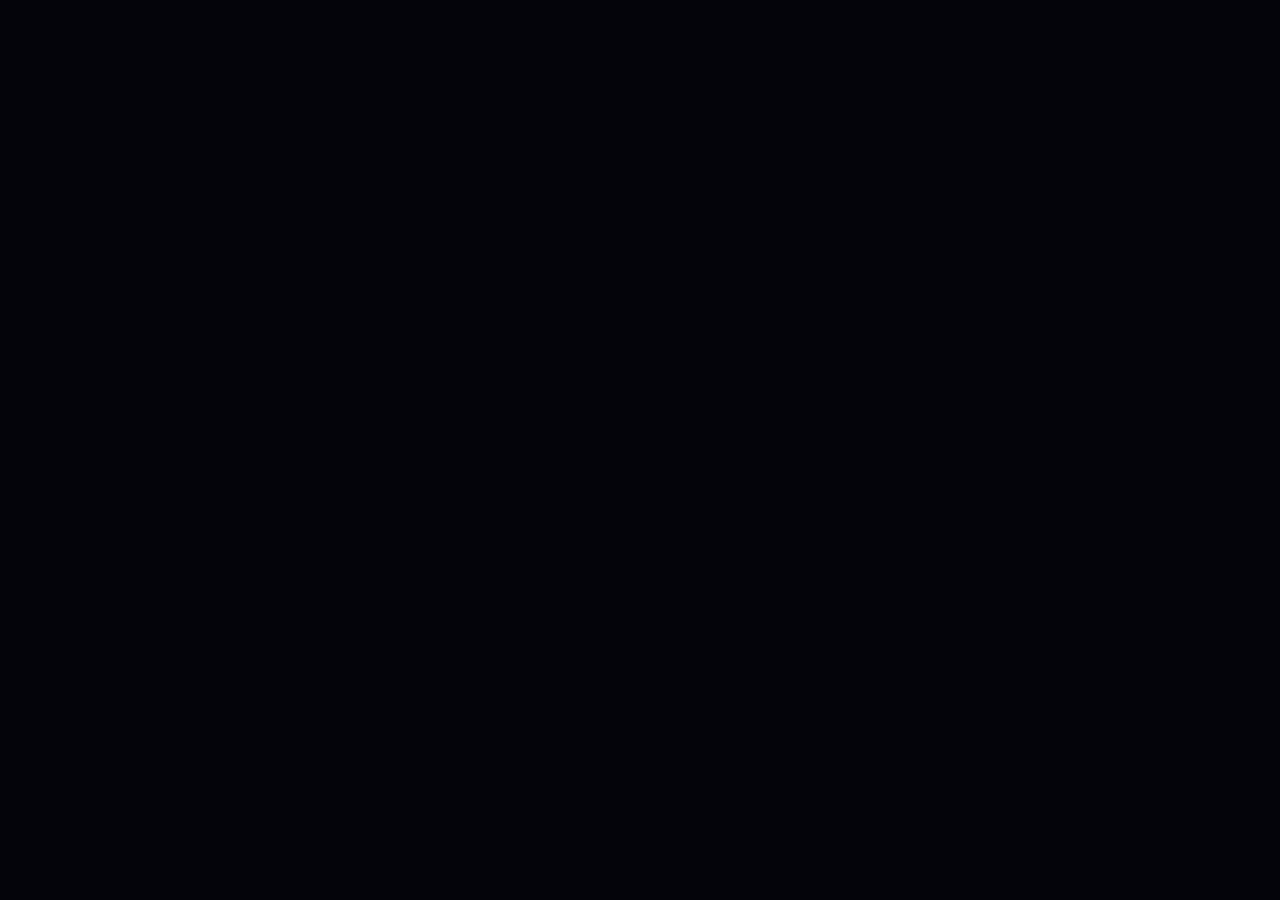
==== character-creator.html @ 59e052d5 "Change greeting from 'Hello' to 'Goodbye'" ====
<!DOCTYPE html>
<html lang="es">
<head>
<meta charset="UTF-8"/>
<meta name="viewport" content="width=device-width, initial-scale=1.0, maximum-scale=1.0, user-scalable=no"/>
<title>Ashes of the Reborn — Renacimiento</title>
<link href="https://fonts.googleapis.com/css2?family=Cinzel+Decorative:wght@400;700&family=Cinzel:wght@400;500;600&family=EB+Garamond:ital,wght@0,400;1,400&display=swap" rel="stylesheet"/>
<style>
*,*::before,*::after{box-sizing:border-box;margin:0;padding:0}
:root{
  --gold:#C9A84C;--gold-light:#E8C97A;--gold-dim:#7A6030;
  --ash:#1A1A1E;--ash-mid:#12121A;--ash-deep:#0A0A10;
  --ember:#8B2A0A;--smoke:#2E2E38;--text:#D4C9A8;--text-dim:#7A7060;
}
html,body{width:100%;height:100%;overflow:hidden;background:var(--ash-deep);
  font-family:'EB Garamond',serif;color:var(--text);}

/* FADE */
#fade{position:fixed;inset:0;background:#04040A;opacity:1;pointer-events:none;z-index:50;transition:opacity 1.2s ease;}
#fade.clear{opacity:0;}

/* PARTICLES */
#particles{position:fixed;inset:0;pointer-events:none;z-index:0;}
.vignette{position:fixed;inset:0;background:radial-gradient(ellipse at center,transparent 30%,rgba(5,5,10,0.7) 80%,rgba(5,5,10,0.97) 100%);pointer-events:none;z-index:1;}

/* LAYOUT PRINCIPAL */
.creator{
  position:fixed;inset:0;display:flex;z-index:10;
  opacity:0;transition:opacity 0.8s;
}
.creator.visible{opacity:1;}

/* COLUMNA IZQUIERDA — PREVIEW */
.col-preview{
  width:38%;height:100%;
  display:flex;flex-direction:column;align-items:center;justify-content:center;
  padding:20px;border-right:1px solid rgba(201,168,76,0.12);
  position:relative;
}
.preview-title{
  font-family:'Cinzel',serif;font-size:0.6rem;letter-spacing:0.4em;
  color:var(--gold-dim);text-transform:uppercase;margin-bottom:16px;
}
#sprite-canvas{
  width:180px;height:280px;
  border:1px solid rgba(201,168,76,0.2);
  background:rgba(0,0,0,0.4);
  image-rendering:pixelated;
}
.preview-name-wrap{margin-top:16px;text-align:center;}
.preview-name-label{font-family:'Cinzel',serif;font-size:0.55rem;letter-spacing:0.3em;color:var(--gold-dim);margin-bottom:6px;}
#char-name-input{
  background:transparent;border:none;border-bottom:1px solid rgba(201,168,76,0.4);
  color:var(--gold-light);font-family:'Cinzel',serif;font-size:0.9rem;
  letter-spacing:0.15em;text-align:center;width:160px;outline:none;padding:4px;
}
#char-name-input::placeholder{color:var(--gold-dim);opacity:0.5;}

/* COLUMNA DERECHA — OPCIONES */
.col-options{
  flex:1;height:100%;overflow-y:auto;
  padding:24px 28px;display:flex;flex-direction:column;gap:0;
}
.col-options::-webkit-scrollbar{width:3px;}
.col-options::-webkit-scrollbar-track{background:transparent;}
.col-options::-webkit-scrollbar-thumb{background:var(--gold-dim);border-radius:2px;}

.creator-header{margin-bottom:24px;}
.creator-title{
  font-family:'Cinzel Decorative',serif;font-size:clamp(1rem,2.5vw,1.6rem);
  background:linear-gradient(175deg,var(--gold-light) 0%,var(--gold) 50%,var(--gold-dim) 100%);
  -webkit-background-clip:text;-webkit-text-fill-color:transparent;background-clip:text;
}
.creator-sub{
  font-family:'EB Garamond',serif;font-style:italic;
  font-size:0.9rem;color:var(--text-dim);margin-top:4px;
}

/* SECCIONES */
.section{margin-bottom:22px;}
.section-title{
  font-family:'Cinzel',serif;font-size:0.6rem;letter-spacing:0.35em;
  color:var(--gold-dim);text-transform:uppercase;
  margin-bottom:10px;padding-bottom:6px;
  border-bottom:1px solid rgba(201,168,76,0.12);
}

/* OPCIONES PILL */
.pill-group{display:flex;flex-wrap:wrap;gap:8px;}
.pill{
  font-family:'Cinzel',serif;font-size:0.65rem;letter-spacing:0.15em;
  color:var(--text-dim);background:rgba(201,168,76,0.04);
  border:1px solid rgba(201,168,76,0.18);padding:7px 14px;
  cursor:pointer;transition:all 0.18s;-webkit-tap-highlight-color:transparent;
}
.pill:hover{color:var(--gold);border-color:rgba(201,168,76,0.45);}
.pill.active{
  color:var(--ash-deep);background:var(--gold);
  border-color:var(--gold);font-weight:600;
}

/* COLOR SWATCHES */
.swatch-group{display:flex;flex-wrap:wrap;gap:8px;}
.swatch{
  width:28px;height:28px;border-radius:50%;cursor:pointer;
  border:2px solid transparent;transition:all 0.18s;
  -webkit-tap-highlight-color:transparent;
}
.swatch:hover{transform:scale(1.15);}
.swatch.active{border-color:var(--gold);transform:scale(1.2);box-shadow:0 0 8px rgba(201,168,76,0.5);}

/* ARMA — PROYECCIÓN */
.weapon-grid{display:grid;grid-template-columns:1fr 1fr;gap:10px;}
.weapon-card{
  border:1px solid rgba(201,168,76,0.18);padding:14px 12px;
  cursor:pointer;transition:all 0.2s;position:relative;overflow:hidden;
  -webkit-tap-highlight-color:transparent;
  background:rgba(201,168,76,0.02);
}
.weapon-card::before{
  content:'';position:absolute;inset:0;
  background:linear-gradient(135deg,rgba(201,168,76,0.06) 0%,transparent 60%);
  opacity:0;transition:opacity 0.2s;
}
.weapon-card:hover::before,.weapon-card.active::before{opacity:1;}
.weapon-card.active{
  border-color:rgba(201,168,76,0.6);
  box-shadow:0 0 20px rgba(201,168,76,0.1),inset 0 0 20px rgba(201,168,76,0.03);
}
.weapon-icon{font-size:1.6rem;margin-bottom:6px;}
.weapon-name{
  font-family:'Cinzel',serif;font-size:0.65rem;letter-spacing:0.2em;
  color:var(--gold);display:block;margin-bottom:4px;
}
.weapon-desc{font-size:0.78rem;color:var(--text-dim);line-height:1.4;}

/* ÁRBOL DE HABILIDADES — PROYECCIÓN */
.skill-projection{
  margin-top:14px;
  border:1px solid rgba(201,168,76,0.15);
  background:rgba(0,0,0,0.5);
  padding:16px;position:relative;overflow:hidden;
  min-height:120px;
  transition:opacity 0.4s;
}
.skill-projection::before{
  content:'ÁRBOL DE HABILIDADES';
  position:absolute;top:8px;right:10px;
  font-family:'Cinzel',serif;font-size:0.45rem;letter-spacing:0.3em;
  color:rgba(201,168,76,0.25);
}
/* línea de escaneo holográfica */
.skill-projection::after{
  content:'';position:absolute;left:0;right:0;height:1px;
  background:linear-gradient(90deg,transparent,rgba(201,168,76,0.4),transparent);
  animation:scan 3s linear infinite;top:0;
}
@keyframes scan{0%{top:0;}100%{top:100%;}}

.skill-tree-wrap{display:flex;flex-direction:column;gap:10px;}
.skill-subtype{margin-bottom:8px;}
.subtype-label{
  font-family:'Cinzel',serif;font-size:0.55rem;letter-spacing:0.25em;
  color:rgba(201,168,76,0.5);text-transform:uppercase;margin-bottom:6px;
}
.skill-row{display:flex;gap:6px;align-items:center;}
.skill-node{
  display:flex;flex-direction:column;align-items:center;gap:3px;
  position:relative;
}
.skill-node + .skill-node::before{
  content:'──';position:absolute;left:-14px;top:10px;
  font-size:0.5rem;color:rgba(201,168,76,0.2);
}
.s-gem{
  width:32px;height:32px;border:1px solid;border-radius:2px;
  display:flex;align-items:center;justify-content:center;
  font-size:0.65rem;position:relative;
  transition:all 0.2s;
}
.s-gem.common{border-color:rgba(180,180,180,0.4);background:rgba(180,180,180,0.05);color:#aaa;}
.s-gem.rare{border-color:rgba(100,180,255,0.5);background:rgba(100,180,255,0.06);color:#7bbfff;}
.s-gem.epic{border-color:rgba(180,100,255,0.5);background:rgba(180,100,255,0.06);color:#c27fff;}
.s-gem.legendary{border-color:rgba(255,180,50,0.7);background:rgba(255,180,50,0.08);color:#ffbe32;box-shadow:0 0 8px rgba(255,180,50,0.2);}
.s-gem.locked{border-color:rgba(80,80,80,0.3);background:rgba(0,0,0,0.3);color:rgba(80,80,80,0.5);filter:grayscale(1);}
.s-name{font-family:'Cinzel',serif;font-size:0.42rem;letter-spacing:0.05em;color:var(--text-dim);text-align:center;max-width:40px;line-height:1.2;}

.no-weapon{
  font-family:'EB Garamond',serif;font-style:italic;
  color:var(--text-dim);font-size:0.85rem;text-align:center;
  padding:20px 0;
}

/* BOTÓN CONFIRMAR */
.confirm-wrap{margin-top:auto;padding-top:20px;}
.confirm-btn{
  width:100%;font-family:'Cinzel',serif;font-size:0.75rem;
  letter-spacing:0.3em;color:var(--ash-deep);
  background:linear-gradient(135deg,var(--gold) 0%,var(--gold-light) 100%);
  border:none;padding:16px;cursor:pointer;
  transition:all 0.2s;text-transform:uppercase;
  -webkit-tap-highlight-color:transparent;
}
.confirm-btn:hover{filter:brightness(1.1);}
.confirm-btn:active{transform:scale(0.98);}
.confirm-btn:disabled{opacity:0.3;cursor:not-allowed;filter:none;}

/* MOBILE PORTRAIT */
@media(orientation:portrait),(max-width:600px){
  .creator{flex-direction:column;}
  .col-preview{width:100%;height:auto;padding:16px;border-right:none;border-bottom:1px solid rgba(201,168,76,0.12);flex-direction:row;gap:20px;justify-content:flex-start;}
  #sprite-canvas{width:90px;height:140px;}
  .col-options{padding:16px;}
  .weapon-grid{grid-template-columns:1fr 1fr;}
}
</style>
</head>
<body>
<canvas id="particles"></canvas>
<div class="vignette"></div>
<div id="fade"></div>

<div class="creator" id="creator">

  <!-- IZQUIERDA: PREVIEW -->
  <div class="col-preview">
    <div class="preview-title">Vista Previa</div>
    <canvas id="sprite-canvas" width="180" height="280"></canvas>
    <div class="preview-name-wrap">
      <div class="preview-name-label">Nombre del Personaje</div>
      <input id="char-name-input" type="text" maxlength="16" placeholder="Sin nombre" spellcheck="false"/>
    </div>
  </div>

  <!-- DERECHA: OPCIONES -->
  <div class="col-options">
    <div class="creator-header">
      <div class="creator-title">Renacimiento</div>
      <div class="creator-sub">"Elige cómo llegarás a este mundo."</div>
    </div>

    <!-- GÉNERO -->
    <div class="section">
      <div class="section-title">Género</div>
      <div class="pill-group" id="gender-group">
        <div class="pill active" data-val="male">Masculino</div>
        <div class="pill" data-val="female">Femenino</div>
        <div class="pill" data-val="nb">No binario</div>
      </div>
    </div>

    <!-- ESTILO DE PELO -->
    <div class="section">
      <div class="section-title">Estilo de Pelo</div>
      <div class="pill-group" id="hair-group">
        <div class="pill active" data-val="short">Corto</div>
        <div class="pill" data-val="medium">Medio</div>
        <div class="pill" data-val="long">Largo</div>
        <div class="pill" data-val="shaved">Rapado</div>
        <div class="pill" data-val="spiky">Puntas</div>
      </div>
    </div>

    <!-- COLOR DE PELO -->
    <div class="section">
      <div class="section-title">Color de Pelo</div>
      <div class="swatch-group" id="hair-color-group">
        <div class="swatch active" data-val="#1a1008" style="background:#1a1008" title="Negro"></div>
        <div class="swatch" data-val="#3d1f00" style="background:#3d1f00" title="Castaño oscuro"></div>
        <div class="swatch" data-val="#7a4010" style="background:#7a4010" title="Castaño"></div>
        <div class="swatch" data-val="#c88030" style="background:#c88030" title="Rubio oscuro"></div>
        <div class="swatch" data-val="#e8c060" style="background:#e8c060" title="Rubio"></div>
        <div class="swatch" data-val="#f0f0e0" style="background:#f0f0e0" title="Blanco"></div>
        <div class="swatch" data-val="#8b0000" style="background:#8b0000" title="Rojo oscuro"></div>
        <div class="swatch" data-val="#c44020" style="background:#c44020" title="Pelirrojo"></div>
        <div class="swatch" data-val="#4040c0" style="background:#4040c0" title="Azul"></div>
        <div class="swatch" data-val="#208050" style="background:#208050" title="Verde"></div>
        <div class="swatch" data-val="#808080" style="background:#808080" title="Gris"></div>
        <div class="swatch" data-val="#c060c0" style="background:#c060c0" title="Morado"></div>
      </div>
    </div>

    <!-- COLOR DE PIEL -->
    <div class="section">
      <div class="section-title">Tono de Piel</div>
      <div class="swatch-group" id="skin-group">
        <div class="swatch" data-val="#fde0c0" style="background:#fde0c0" title="Muy claro"></div>
        <div class="swatch" data-val="#f0c090" style="background:#f0c090" title="Claro"></div>
        <div class="swatch active" data-val="#d4945a" style="background:#d4945a" title="Medio"></div>
        <div class="swatch" data-val="#b06830" style="background:#b06830" title="Moreno"></div>
        <div class="swatch" data-val="#7a4018" style="background:#7a4018" title="Oscuro"></div>
        <div class="swatch" data-val="#3d1a08" style="background:#3d1a08" title="Muy oscuro"></div>
      </div>
    </div>

    <!-- OJOS -->
    <div class="section">
      <div class="section-title">Color de Ojos</div>
      <div class="swatch-group" id="eye-group">
        <div class="swatch active" data-val="#3a2010" style="background:#3a2010" title="Marrón"></div>
        <div class="swatch" data-val="#1a3a20" style="background:#1a3a20" title="Verde"></div>
        <div class="swatch" data-val="#1a2a5a" style="background:#1a2a5a" title="Azul"></div>
        <div class="swatch" data-val="#505050" style="background:#505050" title="Gris"></div>
        <div class="swatch" data-val="#3a0020" style="background:#3a0020" title="Rojo"></div>
        <div class="swatch" data-val="#b08000" style="background:#b08000" title="Ámbar"></div>
        <div class="swatch" data-val="#006060" style="background:#006060" title="Aguamarina"></div>
        <div class="swatch" data-val="#8000a0" style="background:#8000a0" title="Violeta"></div>
      </div>
    </div>

    <!-- FORMA DE OJOS -->
    <div class="section">
      <div class="section-title">Forma de Ojos</div>
      <div class="pill-group" id="eye-shape-group">
        <div class="pill active" data-val="normal">Normal</div>
        <div class="pill" data-val="sharp">Afilados</div>
        <div class="pill" data-val="round">Redondos</div>
        <div class="pill" data-val="droopy">Caídos</div>
      </div>
    </div>

    <!-- ARMA INICIAL -->
    <div class="section">
      <div class="section-title">Arma Inicial</div>
      <div class="weapon-grid" id="weapon-grid">

        <div class="weapon-card" data-weapon="katana">
          <div class="weapon-icon">⚔️</div>
          <span class="weapon-name">Katana</span>
          <div class="weapon-desc">Velocidad y precisión. Domina las sombras, la tormenta y el honor.</div>
        </div>

        <div class="weapon-card" data-weapon="sword">
          <div class="weapon-icon">🗡️</div>
          <span class="weapon-name">Espada</span>
          <div class="weapon-desc">Fuerza y resistencia. Maestría en defensa, batalla y ejecución.</div>
        </div>

        <div class="weapon-card" data-weapon="bow">
          <div class="weapon-icon">🏹</div>
          <span class="weapon-name">Arco</span>
          <div class="weapon-desc">Distancia y agilidad. Precisión, veneno, lluvia de flechas y movimiento.</div>
        </div>

        <div class="weapon-card" data-weapon="magic">
          <div class="weapon-icon">✨</div>
          <span class="weapon-name">Magia</span>
          <div class="weapon-desc">Elementos puros. Fuego, hielo, viento y naturaleza a tu disposición.</div>
        </div>

      </div>

      <!-- ÁRBOL DE HABILIDADES -->
      <div class="skill-projection" id="skill-projection">
        <div class="no-weapon" id="no-weapon-msg">Selecciona un arma para ver su árbol de habilidades</div>
        <div class="skill-tree-wrap" id="skill-tree" style="display:none;"></div>
      </div>
    </div>

    <!-- CONFIRMAR -->
    <div class="confirm-wrap">
      <button class="confirm-btn" id="confirm-btn" disabled onclick="confirmCharacter()">
        Renacer en Aeltherion ›
      </button>
    </div>

  </div>
</div>

<script>
// ── PARTICLES ──
const pc=document.getElementById('particles'),px=pc.getContext('2d');
function rsz(){pc.width=innerWidth;pc.height=innerHeight;}rsz();
window.addEventListener('resize',rsz);
class P{constructor(){this.reset(true);}reset(r){this.x=Math.random()*pc.width;this.y=r?Math.random()*pc.height:pc.height+5;this.s=Math.random()*1.1+0.2;this.vx=(Math.random()-.5)*.1;this.vy=-(Math.random()*.22+.06);this.ml=Math.random()*280+160;this.l=r?Math.random()*this.ml:0;this.h=Math.random()*25+32;}update(){this.x+=this.vx;this.y+=this.vy;this.l++;if(this.l>this.ml||this.y<-4)this.reset(false);}draw(){const p=this.l/this.ml,a=p<.12?p/.12:p>.78?(1-p)/.22:1;px.save();px.globalAlpha=a*.3;px.fillStyle=`hsl(${this.h},58%,58%)`;px.beginPath();px.arc(this.x,this.y,this.s,0,Math.PI*2);px.fill();px.restore();}}
const pts=Array.from({length:90},()=>new P());
(function loop(){px.clearRect(0,0,pc.width,pc.height);pts.forEach(p=>{p.update();p.draw();});requestAnimationFrame(loop);})();

// ── ESTADO ──
const state = {
  gender: 'male',
  hair: 'short',
  hairColor: '#1a1008',
  skin: '#d4945a',
  eyeColor: '#3a2010',
  eyeShape: 'normal',
  weapon: null,
  name: ''
};

// ── SKILL TREES ──
const SKILLS = {
  katana: [
    { label: 'Velocidad', nodes: [
      {name:'Quick\nSlash',tier:'common'},{name:'Flash\nStep',tier:'common'},{name:'Blade\nDance',tier:'common'},{name:'1000\nCuts',tier:'common'}
    ]},
    { label: 'Sombra', nodes: [
      {name:'Shadow\nSlash',tier:'common'},{name:'Nightfall',tier:'rare'},{name:'Void\nStep',tier:'epic'},{name:'Shadow\nRealm',tier:'legendary'}
    ]},
    { label: 'Tormenta', nodes: [
      {name:'Thunder\nSlash',tier:'common'},{name:'Static\nField',tier:'rare'},{name:'Thunder\nStorm',tier:'epic'},{name:'God of\nThunder',tier:'legendary'}
    ]},
    { label: 'Honor', nodes: [
      {name:'Last\nStand',tier:'common'},{name:'Martyr',tier:'rare'},{name:'Sacred\nBlade',tier:'epic'},{name:'Leg.\nStand',tier:'legendary'}
    ]},
  ],
  sword: [
    { label: 'Fuerza', nodes: [
      {name:'Cleave',tier:'common'},{name:'—',tier:'locked'},{name:'—',tier:'locked'},{name:'—',tier:'locked'}
    ]},
    { label: 'Defensa', nodes: [
      {name:'Shield\nBash',tier:'common'},{name:'—',tier:'locked'},{name:'—',tier:'locked'},{name:'—',tier:'locked'}
    ]},
    { label: 'Batalla', nodes: [
      {name:'War\nCry',tier:'common'},{name:'—',tier:'locked'},{name:'—',tier:'locked'},{name:'—',tier:'locked'}
    ]},
    { label: 'Ejecución', nodes: [
      {name:'Execute',tier:'common'},{name:'—',tier:'locked'},{name:'—',tier:'locked'},{name:'—',tier:'locked'}
    ]},
  ],
  bow: [
    { label: 'Precisión', nodes: [
      {name:'Piercing\nShot',tier:'common'},{name:'Snipe',tier:'rare'},{name:'Bullseye',tier:'locked'},{name:'Divine\nArrow',tier:'locked'}
    ]},
    { label: 'Veneno', nodes: [
      {name:'Poison\nArrow',tier:'common'},{name:'Plague\nShot',tier:'locked'},{name:'Toxic\nCloud',tier:'locked'},{name:'Death\nPlague',tier:'locked'}
    ]},
    { label: 'Lluvia', nodes: [
      {name:'Rain of\nArrows',tier:'common'},{name:'Storm\nVolley',tier:'locked'},{name:'Arrow\nStorm',tier:'locked'},{name:'Sky\nCollapse',tier:'locked'}
    ]},
    { label: 'Agilidad', nodes: [
      {name:'Back\nStep',tier:'common'},{name:'Roll\nShot',tier:'locked'},{name:'Phantom\nStep',tier:'locked'},{name:'Void\nDance',tier:'locked'}
    ]},
  ],
  magic: [
    { label: 'Fuego', nodes: [
      {name:'Fireball',tier:'common'},{name:'—',tier:'locked'},{name:'—',tier:'locked'},{name:'—',tier:'locked'}
    ]},
    { label: 'Hielo', nodes: [
      {name:'Ice\nShard',tier:'common'},{name:'—',tier:'locked'},{name:'—',tier:'locked'},{name:'—',tier:'locked'}
    ]},
    { label: 'Viento', nodes: [
      {name:'Wind\nGust',tier:'common'},{name:'—',tier:'locked'},{name:'—',tier:'locked'},{name:'—',tier:'locked'}
    ]},
    { label: 'Planta', nodes: [
      {name:'Thorn\nShot',tier:'common'},{name:'—',tier:'locked'},{name:'—',tier:'locked'},{name:'—',tier:'locked'}
    ]},
  ],
};

const TIER_ICONS = {common:'○',rare:'◆',epic:'★',legendary:'✦',locked:'🔒'};

function renderSkillTree(weapon) {
  const tree = document.getElementById('skill-tree');
  const msg  = document.getElementById('no-weapon-msg');
  if (!weapon) { tree.style.display='none'; msg.style.display='block'; return; }
  msg.style.display='none'; tree.style.display='flex';
  const data = SKILLS[weapon];
  tree.innerHTML = data.map(sub => `
    <div class="skill-subtype">
      <div class="subtype-label">${sub.label}</div>
      <div class="skill-row">
        ${sub.nodes.map((n,i) => `
          <div class="skill-node">
            <div class="s-gem ${n.tier}" title="${n.name.replace('\n',' ')} · ${n.tier}">
              ${TIER_ICONS[n.tier]}
            </div>
            <div class="s-name">${n.name}</div>
          </div>
          ${i < sub.nodes.length-1 ? '<div style="color:rgba(201,168,76,0.2);font-size:0.6rem;margin-bottom:16px;">─</div>' : ''}
        `).join('')}
      </div>
    </div>
  `).join('');
}

// ── SPRITE CANVAS ──
const sc = document.getElementById('sprite-canvas');
const sx = sc.getContext('2d');

function drawSprite() {
  const w = sc.width, h = sc.height;
  sx.clearRect(0,0,w,h);

  // Fondo sutil
  sx.fillStyle = 'rgba(0,0,0,0.3)';
  sx.fillRect(0,0,w,h);

  // Sombra en suelo
  sx.save();
  sx.globalAlpha = 0.25;
  sx.fillStyle = '#000';
  sx.beginPath();
  sx.ellipse(w/2, h-18, 30, 8, 0, 0, Math.PI*2);
  sx.fill();
  sx.restore();

  const skin = state.skin;
  const hair = state.hairColor;
  const eye  = state.eyeColor;
  const isFemale = state.gender === 'female';
  const isNB     = state.gender === 'nb';

  // Proporciones
  const bodyW   = isFemale ? 34 : 38;
  const bodyH   = 58;
  const headR   = isFemale ? 22 : 24;
  const legH    = 52;
  const legW    = isFemale ? 10 : 12;
  const cx      = w/2;
  const headY   = h - legH - bodyH - headR*2 - 10;
  const bodyY   = headY + headR*2 + 4;
  const legY    = bodyY + bodyH;

  // PIERNAS
  sx.fillStyle = '#1a1a2e';
  sx.fillRect(cx - bodyW/2 + 2, legY, legW, legH);
  sx.fillRect(cx + bodyW/2 - legW - 2, legY, legW, legH);

  // ZAPATOS
  sx.fillStyle = '#0a0a14';
  sx.fillRect(cx - bodyW/2 + 1, legY+legH-8, legW+4, 8);
  sx.fillRect(cx + bodyW/2 - legW - 3, legY+legH-8, legW+4, 8);

  // CUERPO
  const bodyColor = isFemale ? '#1a2a4a' : '#1e1e3a';
  sx.fillStyle = bodyColor;
  sx.fillRect(cx - bodyW/2, bodyY, bodyW, bodyH);

  // Detalle cuerpo (cinturón / solapa)
  sx.fillStyle = 'rgba(201,168,76,0.4)';
  sx.fillRect(cx - bodyW/2, bodyY + bodyH - 10, bodyW, 2);

  // BRAZOS
  sx.fillStyle = bodyColor;
  const armW = isFemale ? 9 : 11;
  const armH = isFemale ? 50 : 54;
  sx.fillRect(cx - bodyW/2 - armW, bodyY + 6, armW, armH);
  sx.fillRect(cx + bodyW/2, bodyY + 6, armW, armH);

  // MANOS
  sx.fillStyle = skin;
  sx.beginPath(); sx.arc(cx - bodyW/2 - armW/2, bodyY+6+armH, armW/2+1, 0, Math.PI*2); sx.fill();
  sx.beginPath(); sx.arc(cx + bodyW/2 + armW/2, bodyY+6+armH, armW/2+1, 0, Math.PI*2); sx.fill();

  // ARMA en mano derecha
  drawWeaponSprite(cx + bodyW/2 + armW/2, bodyY + 6 + armH);

  // CUELLO
  sx.fillStyle = skin;
  sx.fillRect(cx - 7, headY + headR*2 - 4, 14, 10);

  // CABEZA
  sx.fillStyle = skin;
  sx.beginPath();
  if (isNB) {
    sx.rect(cx - headR, headY, headR*2, headR*2);
  } else {
    sx.ellipse(cx, headY + headR, headR, headR * (isFemale ? 1.1 : 1.0), 0, 0, Math.PI*2);
  }
  sx.fill();

  // PELO
  drawHair(cx, headY, headR, hair, isFemale);

  // OJOS
  drawEyes(cx, headY + headR * 0.7, headR, eye);

  // NARIZ (simple)
  sx.fillStyle = shadeColor(skin, -20);
  sx.beginPath();
  sx.ellipse(cx, headY + headR * 1.05, 2.5, 2, 0, 0, Math.PI*2);
  sx.fill();

  // BOCA
  sx.strokeStyle = shadeColor(skin, -35);
  sx.lineWidth = 1.5;
  sx.beginPath();
  sx.arc(cx, headY + headR * 1.28, 6, 0.1, Math.PI - 0.1);
  sx.stroke();

  // HOLOGRAPHIC GRID overlay
  sx.save();
  sx.globalAlpha = 0.04;
  sx.strokeStyle = '#C9A84C';
  sx.lineWidth = 0.5;
  for (let y = 0; y < h; y += 12) {
    sx.beginPath(); sx.moveTo(0,y); sx.lineTo(w,y); sx.stroke();
  }
  for (let x = 0; x < w; x += 12) {
    sx.beginPath(); sx.moveTo(x,0); sx.lineTo(x,h); sx.stroke();
  }
  sx.restore();

  // Scan line animado
  const t = Date.now() * 0.001;
  const scanY = ((t % 2) / 2) * h;
  sx.save();
  sx.globalAlpha = 0.08;
  const grad = sx.createLinearGradient(0, scanY-6, 0, scanY+6);
  grad.addColorStop(0,'transparent');
  grad.addColorStop(0.5,'rgba(201,168,76,0.8)');
  grad.addColorStop(1,'transparent');
  sx.fillStyle = grad;
  sx.fillRect(0, scanY-6, w, 12);
  sx.restore();
}

function drawHair(cx, headY, headR, color, isFemale) {
  sx.fillStyle = color;
  const style = state.hair;

  if (style === 'shaved') {
    sx.save(); sx.globalAlpha = 0.4;
    sx.fillStyle = color;
    sx.beginPath(); sx.ellipse(cx, headY+headR*0.3, headR-2, headR*0.4, 0, Math.PI, Math.PI*2); sx.fill();
    sx.restore(); return;
  }
  if (style === 'short') {
    sx.beginPath(); sx.ellipse(cx, headY+headR*0.3, headR+1, headR*0.55, 0, Math.PI, Math.PI*2); sx.fill();
    sx.fillRect(cx-headR-1, headY, 6, headR*0.9);
    sx.fillRect(cx+headR-5, headY, 6, headR*0.9);
    return;
  }
  if (style === 'medium') {
    sx.beginPath(); sx.ellipse(cx, headY+headR*0.3, headR+2, headR*0.6, 0, Math.PI, Math.PI*2); sx.fill();
    sx.fillRect(cx-headR-2, headY, 7, headR*1.5);
    sx.fillRect(cx+headR-5, headY, 7, headR*1.5);
    return;
  }
  if (style === 'long') {
    sx.beginPath(); sx.ellipse(cx, headY+headR*0.3, headR+2, headR*0.6, 0, Math.PI, Math.PI*2); sx.fill();
    sx.fillRect(cx-headR-2, headY, 8, headR*2.8);
    sx.fillRect(cx+headR-6, headY, 8, headR*2.8);
    sx.beginPath(); sx.moveTo(cx-headR-2,headY+headR*2.8); sx.lineTo(cx-headR+4,headY+headR*3.5); sx.lineTo(cx-headR+8,headY+headR*2.8); sx.fill();
    sx.beginPath(); sx.moveTo(cx+headR-6,headY+headR*2.8); sx.lineTo(cx+headR-1,headY+headR*3.5); sx.lineTo(cx+headR+2,headY+headR*2.8); sx.fill();
    return;
  }
  if (style === 'spiky') {
    sx.beginPath(); sx.ellipse(cx, headY+headR*0.3, headR+1, headR*0.5, 0, Math.PI, Math.PI*2); sx.fill();
    const spikes = [-headR*0.6,-headR*0.2,headR*0.2,headR*0.6];
    spikes.forEach(ox => {
      sx.beginPath();
      sx.moveTo(cx+ox-5, headY+6);
      sx.lineTo(cx+ox, headY-headR*0.6);
      sx.lineTo(cx+ox+5, headY+6);
      sx.fill();
    });
    return;
  }
}

function drawEyes(cx, eyeY, headR, color) {
  const shape = state.eyeShape;
  const ex = headR * 0.42;
  [-ex, ex].forEach(ox => {
    // Blanco del ojo
    sx.fillStyle = '#e8e0d0';
    if (shape === 'round') {
      sx.beginPath(); sx.ellipse(cx+ox, eyeY, 7, 6, 0, 0, Math.PI*2); sx.fill();
    } else if (shape === 'sharp') {
      sx.beginPath(); sx.moveTo(cx+ox-7,eyeY); sx.lineTo(cx+ox,eyeY-5); sx.lineTo(cx+ox+7,eyeY); sx.lineTo(cx+ox,eyeY+4); sx.closePath(); sx.fill();
    } else if (shape === 'droopy') {
      sx.save(); sx.translate(cx+ox,eyeY);
      sx.rotate(ox > 0 ? 0.2 : -0.2);
      sx.beginPath(); sx.ellipse(0,0,7,4.5,0,0,Math.PI*2); sx.fill();
      sx.restore();
    } else {
      sx.beginPath(); sx.ellipse(cx+ox, eyeY, 7, 5, 0, 0, Math.PI*2); sx.fill();
    }
    // Iris
    sx.fillStyle = color;
    sx.beginPath(); sx.ellipse(cx+ox, eyeY, 4, 4, 0, 0, Math.PI*2); sx.fill();
    // Pupila
    sx.fillStyle = '#000';
    sx.beginPath(); sx.ellipse(cx+ox, eyeY, 2, 2.5, 0, 0, Math.PI*2); sx.fill();
    // Brillo
    sx.fillStyle = 'rgba(255,255,255,0.8)';
    sx.beginPath(); sx.ellipse(cx+ox+2, eyeY-1.5, 1.5, 1.5, 0, 0, Math.PI*2); sx.fill();
  });
}

function drawWeaponSprite(x, y) {
  if (!state.weapon) return;
  sx.save();
  sx.translate(x, y);

  if (state.weapon === 'katana') {
    sx.strokeStyle = '#e0e8f0'; sx.lineWidth = 2.5;
    sx.beginPath(); sx.moveTo(4,-40); sx.lineTo(2,10); sx.stroke();
    sx.strokeStyle = '#c9a84c'; sx.lineWidth = 4;
    sx.beginPath(); sx.moveTo(-4,10); sx.lineTo(8,10); sx.stroke();
    sx.strokeStyle = '#7a5020'; sx.lineWidth = 3;
    sx.beginPath(); sx.moveTo(3,10); sx.lineTo(5,30); sx.stroke();
  } else if (state.weapon === 'sword') {
    sx.strokeStyle = '#c0c8d0'; sx.lineWidth = 4;
    sx.beginPath(); sx.moveTo(3,-45); sx.lineTo(3,8); sx.stroke();
    sx.strokeStyle = '#8a8090'; sx.lineWidth = 6;
    sx.beginPath(); sx.moveTo(-8,8); sx.lineTo(14,8); sx.stroke();
    sx.strokeStyle = '#c9a84c'; sx.lineWidth = 3;
    sx.beginPath(); sx.moveTo(3,8); sx.lineTo(5,28); sx.stroke();
  } else if (state.weapon === 'bow') {
    sx.strokeStyle = '#7a5020'; sx.lineWidth = 2.5;
    sx.beginPath(); sx.arc(0,0,24,-(Math.PI*0.7),Math.PI*0.7); sx.stroke();
    sx.strokeStyle = 'rgba(201,168,76,0.6)'; sx.lineWidth = 1;
    sx.beginPath(); sx.moveTo(14,-17); sx.lineTo(14,17); sx.stroke();
  } else if (state.weapon === 'magic') {
    sx.strokeStyle = '#6080ff'; sx.lineWidth = 2;
    sx.beginPath(); sx.moveTo(0,5); sx.lineTo(0,-30); sx.stroke();
    sx.fillStyle = 'rgba(100,150,255,0.8)';
    sx.beginPath(); sx.arc(0,-32,5,0,Math.PI*2); sx.fill();
    sx.fillStyle = 'rgba(180,200,255,0.4)';
    sx.beginPath(); sx.arc(0,-32,9,0,Math.PI*2); sx.fill();
    // Partículas mágicas
    [[8,-20],[−6,-10],[10,-5]].forEach(([px,py]) => {
      sx.fillStyle = `rgba(100,180,255,${Math.random()*0.5+0.3})`;
      sx.beginPath(); sx.arc(px,py,2,0,Math.PI*2); sx.fill();
    });
  }
  sx.restore();
}

function shadeColor(col, amt) {
  let r=parseInt(col.slice(1,3),16)+amt;
  let g=parseInt(col.slice(3,5),16)+amt;
  let b=parseInt(col.slice(5,7),16)+amt;
  r=Math.max(0,Math.min(255,r)); g=Math.max(0,Math.min(255,g)); b=Math.max(0,Math.min(255,b));
  return '#'+[r,g,b].map(v=>v.toString(16).padStart(2,'0')).join('');
}

// Loop animado
(function spriteLoop() { drawSprite(); requestAnimationFrame(spriteLoop); })();

// ── PILLS ──
document.querySelectorAll('.pill-group').forEach(group => {
  group.addEventListener('click', e => {
    const pill = e.target.closest('.pill');
    if (!pill) return;
    group.querySelectorAll('.pill').forEach(p => p.classList.remove('active'));
    pill.classList.add('active');
    const id = group.id;
    if (id === 'gender-group')     state.gender    = pill.dataset.val;
    if (id === 'hair-group')       state.hair      = pill.dataset.val;
    if (id === 'eye-shape-group')  state.eyeShape  = pill.dataset.val;
  });
});

// ── SWATCHES ──
document.querySelectorAll('.swatch-group').forEach(group => {
  group.addEventListener('click', e => {
    const sw = e.target.closest('.swatch');
    if (!sw) return;
    group.querySelectorAll('.swatch').forEach(s => s.classList.remove('active'));
    sw.classList.add('active');
    const id = group.id;
    if (id === 'hair-color-group') state.hairColor = sw.dataset.val;
    if (id === 'skin-group')       state.skin      = sw.dataset.val;
    if (id === 'eye-group')        state.eyeColor  = sw.dataset.val;
  });
});

// ── ARMAS ──
document.querySelectorAll('.weapon-card').forEach(card => {
  card.addEventListener('click', () => {
    document.querySelectorAll('.weapon-card').forEach(c => c.classList.remove('active'));
    card.classList.add('active');
    state.weapon = card.dataset.weapon;
    renderSkillTree(state.weapon);
    document.getElementById('confirm-btn').disabled = false;
  });
});

// ── NOMBRE ──
document.getElementById('char-name-input').addEventListener('input', e => {
  state.name = e.target.value;
});

// ── CONFIRMAR ──
function confirmCharacter() {
  if (!state.weapon) return;
  localStorage.setItem('ashesCharacter', JSON.stringify(state));
  const fade = document.getElementById('fade');
  fade.style.transition = 'opacity 1s ease';
  fade.style.opacity = '1';
  setTimeout(() => { window.location.href = './game.html'; }, 1100);
}

// ── INIT ──
window.addEventListener('load', () => {
  renderSkillTree(null);
  const fade = document.getElementById('fade');
  requestAnimationFrame(() => requestAnimationFrame(() => {
    fade.style.transition = 'opacity 1.2s ease';
    fade.style.opacity = '0';
    setTimeout(() => {
      document.getElementById('creator').classList.add('visible');
    }, 400);
  }));
});
</script>
</body>
</html>
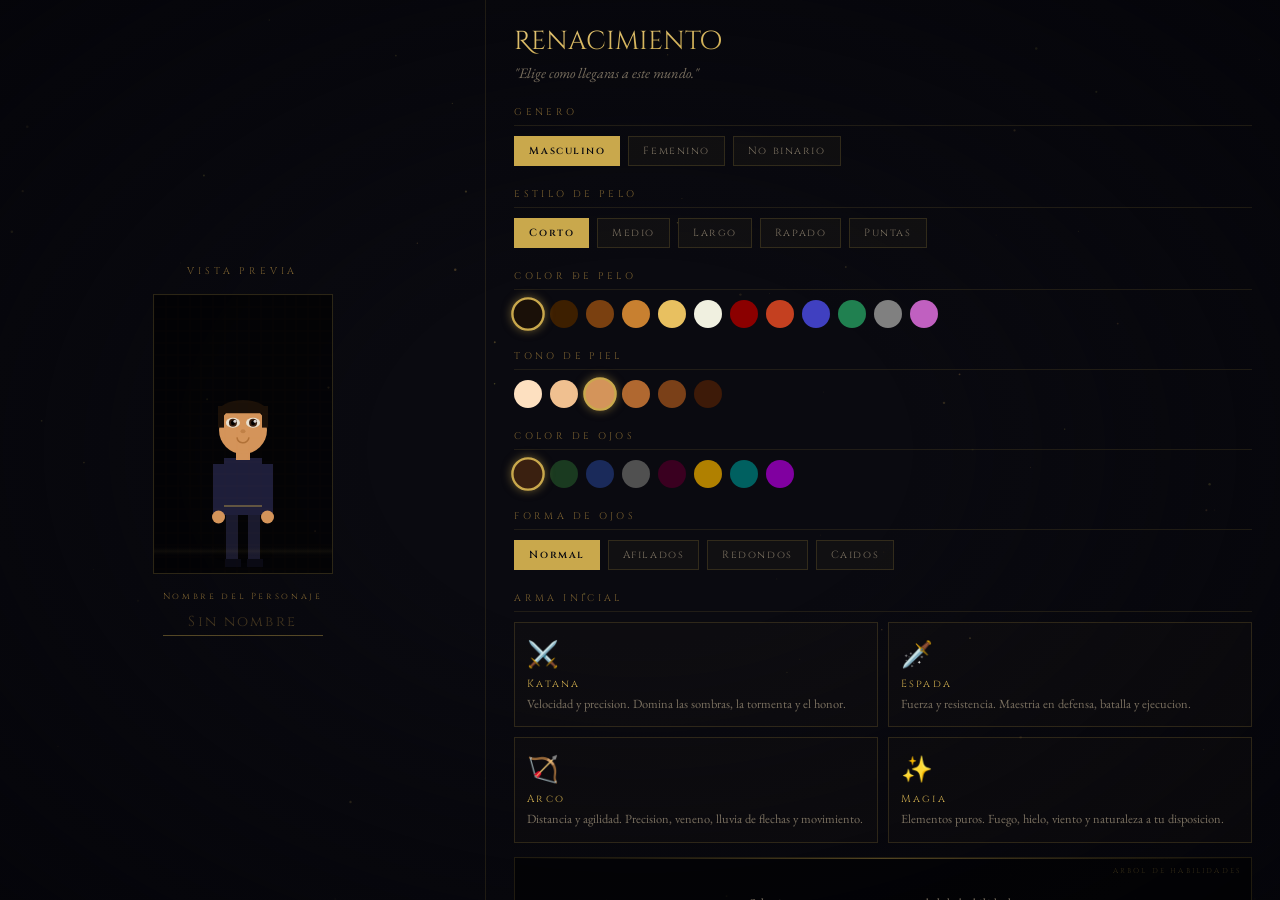
==== commit fc841e89: "Update print statement from 'Hello' to 'Goodbye'" ====
--- a/character-creator.html
+++ b/character-creator.html
@@ -15,22 +15,16 @@
 html,body{width:100%;height:100%;overflow:hidden;background:var(--ash-deep);
   font-family:'EB Garamond',serif;color:var(--text);}
 
-/* FADE */
-#fade{position:fixed;inset:0;background:#04040A;opacity:1;pointer-events:none;z-index:50;transition:opacity 1.2s ease;}
-#fade.clear{opacity:0;}
-
-/* PARTICLES */
+#fade{position:fixed;inset:0;background:#04040A;opacity:0;pointer-events:none;z-index:50;transition:opacity 1s ease;}
+
 #particles{position:fixed;inset:0;pointer-events:none;z-index:0;}
 .vignette{position:fixed;inset:0;background:radial-gradient(ellipse at center,transparent 30%,rgba(5,5,10,0.7) 80%,rgba(5,5,10,0.97) 100%);pointer-events:none;z-index:1;}
 
-/* LAYOUT PRINCIPAL */
 .creator{
   position:fixed;inset:0;display:flex;z-index:10;
-  opacity:0;transition:opacity 0.8s;
-}
-.creator.visible{opacity:1;}
-
-/* COLUMNA IZQUIERDA — PREVIEW */
+  opacity:1;
+}
+
 .col-preview{
   width:38%;height:100%;
   display:flex;flex-direction:column;align-items:center;justify-content:center;
@@ -56,7 +50,6 @@
 }
 #char-name-input::placeholder{color:var(--gold-dim);opacity:0.5;}
 
-/* COLUMNA DERECHA — OPCIONES */
 .col-options{
   flex:1;height:100%;overflow-y:auto;
   padding:24px 28px;display:flex;flex-direction:column;gap:0;
@@ -76,7 +69,6 @@
   font-size:0.9rem;color:var(--text-dim);margin-top:4px;
 }
 
-/* SECCIONES */
 .section{margin-bottom:22px;}
 .section-title{
   font-family:'Cinzel',serif;font-size:0.6rem;letter-spacing:0.35em;
@@ -85,7 +77,6 @@
   border-bottom:1px solid rgba(201,168,76,0.12);
 }
 
-/* OPCIONES PILL */
 .pill-group{display:flex;flex-wrap:wrap;gap:8px;}
 .pill{
   font-family:'Cinzel',serif;font-size:0.65rem;letter-spacing:0.15em;
@@ -99,7 +90,6 @@
   border-color:var(--gold);font-weight:600;
 }
 
-/* COLOR SWATCHES */
 .swatch-group{display:flex;flex-wrap:wrap;gap:8px;}
 .swatch{
   width:28px;height:28px;border-radius:50%;cursor:pointer;
@@ -109,7 +99,6 @@
 .swatch:hover{transform:scale(1.15);}
 .swatch.active{border-color:var(--gold);transform:scale(1.2);box-shadow:0 0 8px rgba(201,168,76,0.5);}
 
-/* ARMA — PROYECCIÓN */
 .weapon-grid{display:grid;grid-template-columns:1fr 1fr;gap:10px;}
 .weapon-card{
   border:1px solid rgba(201,168,76,0.18);padding:14px 12px;
@@ -134,7 +123,6 @@
 }
 .weapon-desc{font-size:0.78rem;color:var(--text-dim);line-height:1.4;}
 
-/* ÁRBOL DE HABILIDADES — PROYECCIÓN */
 .skill-projection{
   margin-top:14px;
   border:1px solid rgba(201,168,76,0.15);
@@ -144,12 +132,11 @@
   transition:opacity 0.4s;
 }
 .skill-projection::before{
-  content:'ÁRBOL DE HABILIDADES';
+  content:'ARBOL DE HABILIDADES';
   position:absolute;top:8px;right:10px;
   font-family:'Cinzel',serif;font-size:0.45rem;letter-spacing:0.3em;
   color:rgba(201,168,76,0.25);
 }
-/* línea de escaneo holográfica */
 .skill-projection::after{
   content:'';position:absolute;left:0;right:0;height:1px;
   background:linear-gradient(90deg,transparent,rgba(201,168,76,0.4),transparent);
@@ -169,7 +156,7 @@
   position:relative;
 }
 .skill-node + .skill-node::before{
-  content:'──';position:absolute;left:-14px;top:10px;
+  content:'--';position:absolute;left:-14px;top:10px;
   font-size:0.5rem;color:rgba(201,168,76,0.2);
 }
 .s-gem{
@@ -191,7 +178,6 @@
   padding:20px 0;
 }
 
-/* BOTÓN CONFIRMAR */
 .confirm-wrap{margin-top:auto;padding-top:20px;}
 .confirm-btn{
   width:100%;font-family:'Cinzel',serif;font-size:0.75rem;
@@ -205,7 +191,6 @@
 .confirm-btn:active{transform:scale(0.98);}
 .confirm-btn:disabled{opacity:0.3;cursor:not-allowed;filter:none;}
 
-/* MOBILE PORTRAIT */
 @media(orientation:portrait),(max-width:600px){
   .creator{flex-direction:column;}
   .col-preview{width:100%;height:auto;padding:16px;border-right:none;border-bottom:1px solid rgba(201,168,76,0.12);flex-direction:row;gap:20px;justify-content:flex-start;}
@@ -222,7 +207,6 @@
 
 <div class="creator" id="creator">
 
-  <!-- IZQUIERDA: PREVIEW -->
   <div class="col-preview">
     <div class="preview-title">Vista Previa</div>
     <canvas id="sprite-canvas" width="180" height="280"></canvas>
@@ -232,16 +216,14 @@
     </div>
   </div>
 
-  <!-- DERECHA: OPCIONES -->
   <div class="col-options">
     <div class="creator-header">
       <div class="creator-title">Renacimiento</div>
-      <div class="creator-sub">"Elige cómo llegarás a este mundo."</div>
-    </div>
-
-    <!-- GÉNERO -->
+      <div class="creator-sub">"Elige como llegaras a este mundo."</div>
+    </div>
+
     <div class="section">
-      <div class="section-title">Género</div>
+      <div class="section-title">Genero</div>
       <div class="pill-group" id="gender-group">
         <div class="pill active" data-val="male">Masculino</div>
         <div class="pill" data-val="female">Femenino</div>
@@ -249,7 +231,6 @@
       </div>
     </div>
 
-    <!-- ESTILO DE PELO -->
     <div class="section">
       <div class="section-title">Estilo de Pelo</div>
       <div class="pill-group" id="hair-group">
@@ -261,106 +242,94 @@
       </div>
     </div>
 
-    <!-- COLOR DE PELO -->
     <div class="section">
       <div class="section-title">Color de Pelo</div>
       <div class="swatch-group" id="hair-color-group">
-        <div class="swatch active" data-val="#1a1008" style="background:#1a1008" title="Negro"></div>
-        <div class="swatch" data-val="#3d1f00" style="background:#3d1f00" title="Castaño oscuro"></div>
-        <div class="swatch" data-val="#7a4010" style="background:#7a4010" title="Castaño"></div>
-        <div class="swatch" data-val="#c88030" style="background:#c88030" title="Rubio oscuro"></div>
-        <div class="swatch" data-val="#e8c060" style="background:#e8c060" title="Rubio"></div>
-        <div class="swatch" data-val="#f0f0e0" style="background:#f0f0e0" title="Blanco"></div>
-        <div class="swatch" data-val="#8b0000" style="background:#8b0000" title="Rojo oscuro"></div>
-        <div class="swatch" data-val="#c44020" style="background:#c44020" title="Pelirrojo"></div>
-        <div class="swatch" data-val="#4040c0" style="background:#4040c0" title="Azul"></div>
-        <div class="swatch" data-val="#208050" style="background:#208050" title="Verde"></div>
-        <div class="swatch" data-val="#808080" style="background:#808080" title="Gris"></div>
-        <div class="swatch" data-val="#c060c0" style="background:#c060c0" title="Morado"></div>
-      </div>
-    </div>
-
-    <!-- COLOR DE PIEL -->
+        <div class="swatch active" data-val="#1a1008" style="background:#1a1008"></div>
+        <div class="swatch" data-val="#3d1f00" style="background:#3d1f00"></div>
+        <div class="swatch" data-val="#7a4010" style="background:#7a4010"></div>
+        <div class="swatch" data-val="#c88030" style="background:#c88030"></div>
+        <div class="swatch" data-val="#e8c060" style="background:#e8c060"></div>
+        <div class="swatch" data-val="#f0f0e0" style="background:#f0f0e0"></div>
+        <div class="swatch" data-val="#8b0000" style="background:#8b0000"></div>
+        <div class="swatch" data-val="#c44020" style="background:#c44020"></div>
+        <div class="swatch" data-val="#4040c0" style="background:#4040c0"></div>
+        <div class="swatch" data-val="#208050" style="background:#208050"></div>
+        <div class="swatch" data-val="#808080" style="background:#808080"></div>
+        <div class="swatch" data-val="#c060c0" style="background:#c060c0"></div>
+      </div>
+    </div>
+
     <div class="section">
       <div class="section-title">Tono de Piel</div>
       <div class="swatch-group" id="skin-group">
-        <div class="swatch" data-val="#fde0c0" style="background:#fde0c0" title="Muy claro"></div>
-        <div class="swatch" data-val="#f0c090" style="background:#f0c090" title="Claro"></div>
-        <div class="swatch active" data-val="#d4945a" style="background:#d4945a" title="Medio"></div>
-        <div class="swatch" data-val="#b06830" style="background:#b06830" title="Moreno"></div>
-        <div class="swatch" data-val="#7a4018" style="background:#7a4018" title="Oscuro"></div>
-        <div class="swatch" data-val="#3d1a08" style="background:#3d1a08" title="Muy oscuro"></div>
-      </div>
-    </div>
-
-    <!-- OJOS -->
+        <div class="swatch" data-val="#fde0c0" style="background:#fde0c0"></div>
+        <div class="swatch" data-val="#f0c090" style="background:#f0c090"></div>
+        <div class="swatch active" data-val="#d4945a" style="background:#d4945a"></div>
+        <div class="swatch" data-val="#b06830" style="background:#b06830"></div>
+        <div class="swatch" data-val="#7a4018" style="background:#7a4018"></div>
+        <div class="swatch" data-val="#3d1a08" style="background:#3d1a08"></div>
+      </div>
+    </div>
+
     <div class="section">
       <div class="section-title">Color de Ojos</div>
       <div class="swatch-group" id="eye-group">
-        <div class="swatch active" data-val="#3a2010" style="background:#3a2010" title="Marrón"></div>
-        <div class="swatch" data-val="#1a3a20" style="background:#1a3a20" title="Verde"></div>
-        <div class="swatch" data-val="#1a2a5a" style="background:#1a2a5a" title="Azul"></div>
-        <div class="swatch" data-val="#505050" style="background:#505050" title="Gris"></div>
-        <div class="swatch" data-val="#3a0020" style="background:#3a0020" title="Rojo"></div>
-        <div class="swatch" data-val="#b08000" style="background:#b08000" title="Ámbar"></div>
-        <div class="swatch" data-val="#006060" style="background:#006060" title="Aguamarina"></div>
-        <div class="swatch" data-val="#8000a0" style="background:#8000a0" title="Violeta"></div>
-      </div>
-    </div>
-
-    <!-- FORMA DE OJOS -->
+        <div class="swatch active" data-val="#3a2010" style="background:#3a2010"></div>
+        <div class="swatch" data-val="#1a3a20" style="background:#1a3a20"></div>
+        <div class="swatch" data-val="#1a2a5a" style="background:#1a2a5a"></div>
+        <div class="swatch" data-val="#505050" style="background:#505050"></div>
+        <div class="swatch" data-val="#3a0020" style="background:#3a0020"></div>
+        <div class="swatch" data-val="#b08000" style="background:#b08000"></div>
+        <div class="swatch" data-val="#006060" style="background:#006060"></div>
+        <div class="swatch" data-val="#8000a0" style="background:#8000a0"></div>
+      </div>
+    </div>
+
     <div class="section">
       <div class="section-title">Forma de Ojos</div>
       <div class="pill-group" id="eye-shape-group">
         <div class="pill active" data-val="normal">Normal</div>
         <div class="pill" data-val="sharp">Afilados</div>
         <div class="pill" data-val="round">Redondos</div>
-        <div class="pill" data-val="droopy">Caídos</div>
-      </div>
-    </div>
-
-    <!-- ARMA INICIAL -->
+        <div class="pill" data-val="droopy">Caidos</div>
+      </div>
+    </div>
+
     <div class="section">
       <div class="section-title">Arma Inicial</div>
       <div class="weapon-grid" id="weapon-grid">
-
         <div class="weapon-card" data-weapon="katana">
           <div class="weapon-icon">⚔️</div>
           <span class="weapon-name">Katana</span>
-          <div class="weapon-desc">Velocidad y precisión. Domina las sombras, la tormenta y el honor.</div>
+          <div class="weapon-desc">Velocidad y precision. Domina las sombras, la tormenta y el honor.</div>
         </div>
-
         <div class="weapon-card" data-weapon="sword">
           <div class="weapon-icon">🗡️</div>
           <span class="weapon-name">Espada</span>
-          <div class="weapon-desc">Fuerza y resistencia. Maestría en defensa, batalla y ejecución.</div>
+          <div class="weapon-desc">Fuerza y resistencia. Maestria en defensa, batalla y ejecucion.</div>
         </div>
-
         <div class="weapon-card" data-weapon="bow">
           <div class="weapon-icon">🏹</div>
           <span class="weapon-name">Arco</span>
-          <div class="weapon-desc">Distancia y agilidad. Precisión, veneno, lluvia de flechas y movimiento.</div>
+          <div class="weapon-desc">Distancia y agilidad. Precision, veneno, lluvia de flechas y movimiento.</div>
         </div>
-
         <div class="weapon-card" data-weapon="magic">
           <div class="weapon-icon">✨</div>
           <span class="weapon-name">Magia</span>
-          <div class="weapon-desc">Elementos puros. Fuego, hielo, viento y naturaleza a tu disposición.</div>
+          <div class="weapon-desc">Elementos puros. Fuego, hielo, viento y naturaleza a tu disposicion.</div>
         </div>
-
-      </div>
-
-      <!-- ÁRBOL DE HABILIDADES -->
+      </div>
+
       <div class="skill-projection" id="skill-projection">
-        <div class="no-weapon" id="no-weapon-msg">Selecciona un arma para ver su árbol de habilidades</div>
+        <div class="no-weapon" id="no-weapon-msg">Selecciona un arma para ver su arbol de habilidades</div>
         <div class="skill-tree-wrap" id="skill-tree" style="display:none;"></div>
       </div>
     </div>
 
-    <!-- CONFIRMAR -->
     <div class="confirm-wrap">
       <button class="confirm-btn" id="confirm-btn" disabled onclick="confirmCharacter()">
-        Renacer en Aeltherion ›
+        Renacer en Aeltherion
       </button>
     </div>
 
@@ -368,131 +337,148 @@
 </div>
 
 <script>
-// ── PARTICLES ──
-const pc=document.getElementById('particles'),px=pc.getContext('2d');
-function rsz(){pc.width=innerWidth;pc.height=innerHeight;}rsz();
-window.addEventListener('resize',rsz);
-class P{constructor(){this.reset(true);}reset(r){this.x=Math.random()*pc.width;this.y=r?Math.random()*pc.height:pc.height+5;this.s=Math.random()*1.1+0.2;this.vx=(Math.random()-.5)*.1;this.vy=-(Math.random()*.22+.06);this.ml=Math.random()*280+160;this.l=r?Math.random()*this.ml:0;this.h=Math.random()*25+32;}update(){this.x+=this.vx;this.y+=this.vy;this.l++;if(this.l>this.ml||this.y<-4)this.reset(false);}draw(){const p=this.l/this.ml,a=p<.12?p/.12:p>.78?(1-p)/.22:1;px.save();px.globalAlpha=a*.3;px.fillStyle=`hsl(${this.h},58%,58%)`;px.beginPath();px.arc(this.x,this.y,this.s,0,Math.PI*2);px.fill();px.restore();}}
-const pts=Array.from({length:90},()=>new P());
-(function loop(){px.clearRect(0,0,pc.width,pc.height);pts.forEach(p=>{p.update();p.draw();});requestAnimationFrame(loop);})();
-
-// ── ESTADO ──
+// PARTICLES
+const pc = document.getElementById('particles');
+const px = pc.getContext('2d');
+function rsz() { pc.width = innerWidth; pc.height = innerHeight; }
+rsz();
+window.addEventListener('resize', rsz);
+class P {
+  constructor() { this.reset(true); }
+  reset(r) {
+    this.x = Math.random() * pc.width;
+    this.y = r ? Math.random() * pc.height : pc.height + 5;
+    this.s = Math.random() * 1.1 + 0.2;
+    this.vx = (Math.random() - 0.5) * 0.1;
+    this.vy = -(Math.random() * 0.22 + 0.06);
+    this.ml = Math.random() * 280 + 160;
+    this.l = r ? Math.random() * this.ml : 0;
+    this.h = Math.random() * 25 + 32;
+  }
+  update() { this.x += this.vx; this.y += this.vy; this.l++; if (this.l > this.ml || this.y < -4) this.reset(false); }
+  draw() {
+    const p = this.l / this.ml;
+    const a = p < 0.12 ? p / 0.12 : p > 0.78 ? (1 - p) / 0.22 : 1;
+    px.save(); px.globalAlpha = a * 0.3;
+    px.fillStyle = `hsl(${this.h},58%,58%)`;
+    px.beginPath(); px.arc(this.x, this.y, this.s, 0, Math.PI * 2); px.fill();
+    px.restore();
+  }
+}
+const pts = Array.from({ length: 90 }, () => new P());
+(function loop() { px.clearRect(0, 0, pc.width, pc.height); pts.forEach(p => { p.update(); p.draw(); }); requestAnimationFrame(loop); })();
+
+// ESTADO
 const state = {
-  gender: 'male',
-  hair: 'short',
-  hairColor: '#1a1008',
-  skin: '#d4945a',
-  eyeColor: '#3a2010',
-  eyeShape: 'normal',
-  weapon: null,
-  name: ''
+  gender: 'male', hair: 'short', hairColor: '#1a1008',
+  skin: '#d4945a', eyeColor: '#3a2010', eyeShape: 'normal',
+  weapon: null, name: ''
 };
 
-// ── SKILL TREES ──
+// SKILL TREES
 const SKILLS = {
   katana: [
     { label: 'Velocidad', nodes: [
-      {name:'Quick\nSlash',tier:'common'},{name:'Flash\nStep',tier:'common'},{name:'Blade\nDance',tier:'common'},{name:'1000\nCuts',tier:'common'}
+      {name:'Quick Slash',tier:'common'},{name:'Flash Step',tier:'common'},{name:'Blade Dance',tier:'common'},{name:'1000 Cuts',tier:'common'}
     ]},
     { label: 'Sombra', nodes: [
-      {name:'Shadow\nSlash',tier:'common'},{name:'Nightfall',tier:'rare'},{name:'Void\nStep',tier:'epic'},{name:'Shadow\nRealm',tier:'legendary'}
+      {name:'Shadow Slash',tier:'common'},{name:'Nightfall',tier:'rare'},{name:'Void Step',tier:'epic'},{name:'Shadow Realm',tier:'legendary'}
     ]},
     { label: 'Tormenta', nodes: [
-      {name:'Thunder\nSlash',tier:'common'},{name:'Static\nField',tier:'rare'},{name:'Thunder\nStorm',tier:'epic'},{name:'God of\nThunder',tier:'legendary'}
+      {name:'Thunder Slash',tier:'common'},{name:'Static Field',tier:'rare'},{name:'Thunder Storm',tier:'epic'},{name:'God of Thunder',tier:'legendary'}
     ]},
     { label: 'Honor', nodes: [
-      {name:'Last\nStand',tier:'common'},{name:'Martyr',tier:'rare'},{name:'Sacred\nBlade',tier:'epic'},{name:'Leg.\nStand',tier:'legendary'}
+      {name:'Last Stand',tier:'common'},{name:'Martyr',tier:'rare'},{name:'Sacred Blade',tier:'epic'},{name:'Leg. Stand',tier:'legendary'}
     ]},
   ],
   sword: [
     { label: 'Fuerza', nodes: [
-      {name:'Cleave',tier:'common'},{name:'—',tier:'locked'},{name:'—',tier:'locked'},{name:'—',tier:'locked'}
+      {name:'Cleave',tier:'common'},{name:'?',tier:'locked'},{name:'?',tier:'locked'},{name:'?',tier:'locked'}
     ]},
     { label: 'Defensa', nodes: [
-      {name:'Shield\nBash',tier:'common'},{name:'—',tier:'locked'},{name:'—',tier:'locked'},{name:'—',tier:'locked'}
+      {name:'Shield Bash',tier:'common'},{name:'?',tier:'locked'},{name:'?',tier:'locked'},{name:'?',tier:'locked'}
     ]},
     { label: 'Batalla', nodes: [
-      {name:'War\nCry',tier:'common'},{name:'—',tier:'locked'},{name:'—',tier:'locked'},{name:'—',tier:'locked'}
-    ]},
-    { label: 'Ejecución', nodes: [
-      {name:'Execute',tier:'common'},{name:'—',tier:'locked'},{name:'—',tier:'locked'},{name:'—',tier:'locked'}
+      {name:'War Cry',tier:'common'},{name:'?',tier:'locked'},{name:'?',tier:'locked'},{name:'?',tier:'locked'}
+    ]},
+    { label: 'Ejecucion', nodes: [
+      {name:'Execute',tier:'common'},{name:'?',tier:'locked'},{name:'?',tier:'locked'},{name:'?',tier:'locked'}
     ]},
   ],
   bow: [
-    { label: 'Precisión', nodes: [
-      {name:'Piercing\nShot',tier:'common'},{name:'Snipe',tier:'rare'},{name:'Bullseye',tier:'locked'},{name:'Divine\nArrow',tier:'locked'}
+    { label: 'Precision', nodes: [
+      {name:'Piercing Shot',tier:'common'},{name:'Snipe',tier:'rare'},{name:'Bullseye',tier:'locked'},{name:'Divine Arrow',tier:'locked'}
     ]},
     { label: 'Veneno', nodes: [
-      {name:'Poison\nArrow',tier:'common'},{name:'Plague\nShot',tier:'locked'},{name:'Toxic\nCloud',tier:'locked'},{name:'Death\nPlague',tier:'locked'}
+      {name:'Poison Arrow',tier:'common'},{name:'Plague Shot',tier:'locked'},{name:'Toxic Cloud',tier:'locked'},{name:'Death Plague',tier:'locked'}
     ]},
     { label: 'Lluvia', nodes: [
-      {name:'Rain of\nArrows',tier:'common'},{name:'Storm\nVolley',tier:'locked'},{name:'Arrow\nStorm',tier:'locked'},{name:'Sky\nCollapse',tier:'locked'}
+      {name:'Rain of Arrows',tier:'common'},{name:'Storm Volley',tier:'locked'},{name:'Arrow Storm',tier:'locked'},{name:'Sky Collapse',tier:'locked'}
     ]},
     { label: 'Agilidad', nodes: [
-      {name:'Back\nStep',tier:'common'},{name:'Roll\nShot',tier:'locked'},{name:'Phantom\nStep',tier:'locked'},{name:'Void\nDance',tier:'locked'}
+      {name:'Back Step',tier:'common'},{name:'Roll Shot',tier:'locked'},{name:'Phantom Step',tier:'locked'},{name:'Void Dance',tier:'locked'}
     ]},
   ],
   magic: [
     { label: 'Fuego', nodes: [
-      {name:'Fireball',tier:'common'},{name:'—',tier:'locked'},{name:'—',tier:'locked'},{name:'—',tier:'locked'}
+      {name:'Fireball',tier:'common'},{name:'?',tier:'locked'},{name:'?',tier:'locked'},{name:'?',tier:'locked'}
     ]},
     { label: 'Hielo', nodes: [
-      {name:'Ice\nShard',tier:'common'},{name:'—',tier:'locked'},{name:'—',tier:'locked'},{name:'—',tier:'locked'}
+      {name:'Ice Shard',tier:'common'},{name:'?',tier:'locked'},{name:'?',tier:'locked'},{name:'?',tier:'locked'}
     ]},
     { label: 'Viento', nodes: [
-      {name:'Wind\nGust',tier:'common'},{name:'—',tier:'locked'},{name:'—',tier:'locked'},{name:'—',tier:'locked'}
+      {name:'Wind Gust',tier:'common'},{name:'?',tier:'locked'},{name:'?',tier:'locked'},{name:'?',tier:'locked'}
     ]},
     { label: 'Planta', nodes: [
-      {name:'Thorn\nShot',tier:'common'},{name:'—',tier:'locked'},{name:'—',tier:'locked'},{name:'—',tier:'locked'}
+      {name:'Thorn Shot',tier:'common'},{name:'?',tier:'locked'},{name:'?',tier:'locked'},{name:'?',tier:'locked'}
     ]},
   ],
 };
 
-const TIER_ICONS = {common:'○',rare:'◆',epic:'★',legendary:'✦',locked:'🔒'};
+const TIER_ICONS = { common: 'O', rare: 'R', epic: 'E', legendary: 'L', locked: '?' };
 
 function renderSkillTree(weapon) {
   const tree = document.getElementById('skill-tree');
-  const msg  = document.getElementById('no-weapon-msg');
-  if (!weapon) { tree.style.display='none'; msg.style.display='block'; return; }
-  msg.style.display='none'; tree.style.display='flex';
+  const msg = document.getElementById('no-weapon-msg');
+  if (!weapon) { tree.style.display = 'none'; msg.style.display = 'block'; return; }
+  msg.style.display = 'none'; tree.style.display = 'flex';
   const data = SKILLS[weapon];
   tree.innerHTML = data.map(sub => `
     <div class="skill-subtype">
       <div class="subtype-label">${sub.label}</div>
       <div class="skill-row">
-        ${sub.nodes.map((n,i) => `
+        ${sub.nodes.map((n, i) => `
           <div class="skill-node">
-            <div class="s-gem ${n.tier}" title="${n.name.replace('\n',' ')} · ${n.tier}">
-              ${TIER_ICONS[n.tier]}
-            </div>
+            <div class="s-gem ${n.tier}" title="${n.name} - ${n.tier}">${TIER_ICONS[n.tier]}</div>
             <div class="s-name">${n.name}</div>
           </div>
-          ${i < sub.nodes.length-1 ? '<div style="color:rgba(201,168,76,0.2);font-size:0.6rem;margin-bottom:16px;">─</div>' : ''}
+          ${i < sub.nodes.length - 1 ? '<div style="color:rgba(201,168,76,0.3);font-size:0.7rem;margin-bottom:16px;">-</div>' : ''}
         `).join('')}
       </div>
     </div>
   `).join('');
 }
 
-// ── SPRITE CANVAS ──
+// SPRITE
 const sc = document.getElementById('sprite-canvas');
 const sx = sc.getContext('2d');
+
+function shadeColor(col, amt) {
+  let r = parseInt(col.slice(1,3),16) + amt;
+  let g = parseInt(col.slice(3,5),16) + amt;
+  let b = parseInt(col.slice(5,7),16) + amt;
+  r = Math.max(0,Math.min(255,r)); g = Math.max(0,Math.min(255,g)); b = Math.max(0,Math.min(255,b));
+  return '#' + [r,g,b].map(v => v.toString(16).padStart(2,'0')).join('');
+}
 
 function drawSprite() {
   const w = sc.width, h = sc.height;
   sx.clearRect(0,0,w,h);
-
-  // Fondo sutil
   sx.fillStyle = 'rgba(0,0,0,0.3)';
   sx.fillRect(0,0,w,h);
 
-  // Sombra en suelo
-  sx.save();
-  sx.globalAlpha = 0.25;
-  sx.fillStyle = '#000';
-  sx.beginPath();
-  sx.ellipse(w/2, h-18, 30, 8, 0, 0, Math.PI*2);
-  sx.fill();
+  sx.save(); sx.globalAlpha = 0.25; sx.fillStyle = '#000';
+  sx.beginPath(); sx.ellipse(w/2, h-18, 30, 8, 0, 0, Math.PI*2); sx.fill();
   sx.restore();
 
   const skin = state.skin;
@@ -501,56 +487,45 @@
   const isFemale = state.gender === 'female';
   const isNB     = state.gender === 'nb';
 
-  // Proporciones
-  const bodyW   = isFemale ? 34 : 38;
-  const bodyH   = 58;
-  const headR   = isFemale ? 22 : 24;
-  const legH    = 52;
-  const legW    = isFemale ? 10 : 12;
-  const cx      = w/2;
-  const headY   = h - legH - bodyH - headR*2 - 10;
-  const bodyY   = headY + headR*2 + 4;
-  const legY    = bodyY + bodyH;
-
-  // PIERNAS
+  const bodyW = isFemale ? 34 : 38;
+  const bodyH = 58;
+  const headR = isFemale ? 22 : 24;
+  const legH  = 52;
+  const legW  = isFemale ? 10 : 12;
+  const cx    = w / 2;
+  const headY = h - legH - bodyH - headR*2 - 10;
+  const bodyY = headY + headR*2 + 4;
+  const legY  = bodyY + bodyH;
+
   sx.fillStyle = '#1a1a2e';
   sx.fillRect(cx - bodyW/2 + 2, legY, legW, legH);
   sx.fillRect(cx + bodyW/2 - legW - 2, legY, legW, legH);
 
-  // ZAPATOS
   sx.fillStyle = '#0a0a14';
   sx.fillRect(cx - bodyW/2 + 1, legY+legH-8, legW+4, 8);
   sx.fillRect(cx + bodyW/2 - legW - 3, legY+legH-8, legW+4, 8);
 
-  // CUERPO
   const bodyColor = isFemale ? '#1a2a4a' : '#1e1e3a';
   sx.fillStyle = bodyColor;
   sx.fillRect(cx - bodyW/2, bodyY, bodyW, bodyH);
-
-  // Detalle cuerpo (cinturón / solapa)
   sx.fillStyle = 'rgba(201,168,76,0.4)';
   sx.fillRect(cx - bodyW/2, bodyY + bodyH - 10, bodyW, 2);
 
-  // BRAZOS
-  sx.fillStyle = bodyColor;
   const armW = isFemale ? 9 : 11;
   const armH = isFemale ? 50 : 54;
+  sx.fillStyle = bodyColor;
   sx.fillRect(cx - bodyW/2 - armW, bodyY + 6, armW, armH);
   sx.fillRect(cx + bodyW/2, bodyY + 6, armW, armH);
 
-  // MANOS
   sx.fillStyle = skin;
   sx.beginPath(); sx.arc(cx - bodyW/2 - armW/2, bodyY+6+armH, armW/2+1, 0, Math.PI*2); sx.fill();
   sx.beginPath(); sx.arc(cx + bodyW/2 + armW/2, bodyY+6+armH, armW/2+1, 0, Math.PI*2); sx.fill();
 
-  // ARMA en mano derecha
   drawWeaponSprite(cx + bodyW/2 + armW/2, bodyY + 6 + armH);
 
-  // CUELLO
   sx.fillStyle = skin;
   sx.fillRect(cx - 7, headY + headR*2 - 4, 14, 10);
 
-  // CABEZA
   sx.fillStyle = skin;
   sx.beginPath();
   if (isNB) {
@@ -560,43 +535,24 @@
   }
   sx.fill();
 
-  // PELO
   drawHair(cx, headY, headR, hair, isFemale);
-
-  // OJOS
   drawEyes(cx, headY + headR * 0.7, headR, eye);
 
-  // NARIZ (simple)
   sx.fillStyle = shadeColor(skin, -20);
-  sx.beginPath();
-  sx.ellipse(cx, headY + headR * 1.05, 2.5, 2, 0, 0, Math.PI*2);
-  sx.fill();
-
-  // BOCA
+  sx.beginPath(); sx.ellipse(cx, headY + headR * 1.05, 2.5, 2, 0, 0, Math.PI*2); sx.fill();
+
   sx.strokeStyle = shadeColor(skin, -35);
   sx.lineWidth = 1.5;
-  sx.beginPath();
-  sx.arc(cx, headY + headR * 1.28, 6, 0.1, Math.PI - 0.1);
-  sx.stroke();
-
-  // HOLOGRAPHIC GRID overlay
-  sx.save();
-  sx.globalAlpha = 0.04;
-  sx.strokeStyle = '#C9A84C';
-  sx.lineWidth = 0.5;
-  for (let y = 0; y < h; y += 12) {
-    sx.beginPath(); sx.moveTo(0,y); sx.lineTo(w,y); sx.stroke();
-  }
-  for (let x = 0; x < w; x += 12) {
-    sx.beginPath(); sx.moveTo(x,0); sx.lineTo(x,h); sx.stroke();
-  }
+  sx.beginPath(); sx.arc(cx, headY + headR * 1.28, 6, 0.1, Math.PI - 0.1); sx.stroke();
+
+  sx.save(); sx.globalAlpha = 0.04; sx.strokeStyle = '#C9A84C'; sx.lineWidth = 0.5;
+  for (let y = 0; y < h; y += 12) { sx.beginPath(); sx.moveTo(0,y); sx.lineTo(w,y); sx.stroke(); }
+  for (let x = 0; x < w; x += 12) { sx.beginPath(); sx.moveTo(x,0); sx.lineTo(x,h); sx.stroke(); }
   sx.restore();
 
-  // Scan line animado
   const t = Date.now() * 0.001;
   const scanY = ((t % 2) / 2) * h;
-  sx.save();
-  sx.globalAlpha = 0.08;
+  sx.save(); sx.globalAlpha = 0.08;
   const grad = sx.createLinearGradient(0, scanY-6, 0, scanY+6);
   grad.addColorStop(0,'transparent');
   grad.addColorStop(0.5,'rgba(201,168,76,0.8)');
@@ -609,24 +565,20 @@
 function drawHair(cx, headY, headR, color, isFemale) {
   sx.fillStyle = color;
   const style = state.hair;
-
   if (style === 'shaved') {
-    sx.save(); sx.globalAlpha = 0.4;
-    sx.fillStyle = color;
+    sx.save(); sx.globalAlpha = 0.4; sx.fillStyle = color;
     sx.beginPath(); sx.ellipse(cx, headY+headR*0.3, headR-2, headR*0.4, 0, Math.PI, Math.PI*2); sx.fill();
     sx.restore(); return;
   }
   if (style === 'short') {
     sx.beginPath(); sx.ellipse(cx, headY+headR*0.3, headR+1, headR*0.55, 0, Math.PI, Math.PI*2); sx.fill();
     sx.fillRect(cx-headR-1, headY, 6, headR*0.9);
-    sx.fillRect(cx+headR-5, headY, 6, headR*0.9);
-    return;
+    sx.fillRect(cx+headR-5, headY, 6, headR*0.9); return;
   }
   if (style === 'medium') {
     sx.beginPath(); sx.ellipse(cx, headY+headR*0.3, headR+2, headR*0.6, 0, Math.PI, Math.PI*2); sx.fill();
     sx.fillRect(cx-headR-2, headY, 7, headR*1.5);
-    sx.fillRect(cx+headR-5, headY, 7, headR*1.5);
-    return;
+    sx.fillRect(cx+headR-5, headY, 7, headR*1.5); return;
   }
   if (style === 'long') {
     sx.beginPath(); sx.ellipse(cx, headY+headR*0.3, headR+2, headR*0.6, 0, Math.PI, Math.PI*2); sx.fill();
@@ -638,15 +590,14 @@
   }
   if (style === 'spiky') {
     sx.beginPath(); sx.ellipse(cx, headY+headR*0.3, headR+1, headR*0.5, 0, Math.PI, Math.PI*2); sx.fill();
-    const spikes = [-headR*0.6,-headR*0.2,headR*0.2,headR*0.6];
+    const spikes = [-headR*0.6, -headR*0.2, headR*0.2, headR*0.6];
     spikes.forEach(ox => {
       sx.beginPath();
       sx.moveTo(cx+ox-5, headY+6);
       sx.lineTo(cx+ox, headY-headR*0.6);
       sx.lineTo(cx+ox+5, headY+6);
       sx.fill();
-    });
-    return;
+    }); return;
   }
 }
 
@@ -654,27 +605,22 @@
   const shape = state.eyeShape;
   const ex = headR * 0.42;
   [-ex, ex].forEach(ox => {
-    // Blanco del ojo
     sx.fillStyle = '#e8e0d0';
     if (shape === 'round') {
       sx.beginPath(); sx.ellipse(cx+ox, eyeY, 7, 6, 0, 0, Math.PI*2); sx.fill();
     } else if (shape === 'sharp') {
       sx.beginPath(); sx.moveTo(cx+ox-7,eyeY); sx.lineTo(cx+ox,eyeY-5); sx.lineTo(cx+ox+7,eyeY); sx.lineTo(cx+ox,eyeY+4); sx.closePath(); sx.fill();
     } else if (shape === 'droopy') {
-      sx.save(); sx.translate(cx+ox,eyeY);
-      sx.rotate(ox > 0 ? 0.2 : -0.2);
-      sx.beginPath(); sx.ellipse(0,0,7,4.5,0,0,Math.PI*2); sx.fill();
+      sx.save(); sx.translate(cx+ox, eyeY); sx.rotate(ox > 0 ? 0.2 : -0.2);
+      sx.beginPath(); sx.ellipse(0, 0, 7, 4.5, 0, 0, Math.PI*2); sx.fill();
       sx.restore();
     } else {
       sx.beginPath(); sx.ellipse(cx+ox, eyeY, 7, 5, 0, 0, Math.PI*2); sx.fill();
     }
-    // Iris
     sx.fillStyle = color;
     sx.beginPath(); sx.ellipse(cx+ox, eyeY, 4, 4, 0, 0, Math.PI*2); sx.fill();
-    // Pupila
     sx.fillStyle = '#000';
     sx.beginPath(); sx.ellipse(cx+ox, eyeY, 2, 2.5, 0, 0, Math.PI*2); sx.fill();
-    // Brillo
     sx.fillStyle = 'rgba(255,255,255,0.8)';
     sx.beginPath(); sx.ellipse(cx+ox+2, eyeY-1.5, 1.5, 1.5, 0, 0, Math.PI*2); sx.fill();
   });
@@ -682,9 +628,7 @@
 
 function drawWeaponSprite(x, y) {
   if (!state.weapon) return;
-  sx.save();
-  sx.translate(x, y);
-
+  sx.save(); sx.translate(x, y);
   if (state.weapon === 'katana') {
     sx.strokeStyle = '#e0e8f0'; sx.lineWidth = 2.5;
     sx.beginPath(); sx.moveTo(4,-40); sx.lineTo(2,10); sx.stroke();
@@ -711,27 +655,17 @@
     sx.beginPath(); sx.arc(0,-32,5,0,Math.PI*2); sx.fill();
     sx.fillStyle = 'rgba(180,200,255,0.4)';
     sx.beginPath(); sx.arc(0,-32,9,0,Math.PI*2); sx.fill();
-    // Partículas mágicas
-    [[8,-20],[−6,-10],[10,-5]].forEach(([px,py]) => {
-      sx.fillStyle = `rgba(100,180,255,${Math.random()*0.5+0.3})`;
-      sx.beginPath(); sx.arc(px,py,2,0,Math.PI*2); sx.fill();
+    [[8,-20],[-6,-10],[10,-5]].forEach(([mx,my]) => {
+      sx.fillStyle = 'rgba(100,180,255,0.5)';
+      sx.beginPath(); sx.arc(mx,my,2,0,Math.PI*2); sx.fill();
     });
   }
   sx.restore();
 }
 
-function shadeColor(col, amt) {
-  let r=parseInt(col.slice(1,3),16)+amt;
-  let g=parseInt(col.slice(3,5),16)+amt;
-  let b=parseInt(col.slice(5,7),16)+amt;
-  r=Math.max(0,Math.min(255,r)); g=Math.max(0,Math.min(255,g)); b=Math.max(0,Math.min(255,b));
-  return '#'+[r,g,b].map(v=>v.toString(16).padStart(2,'0')).join('');
-}
-
-// Loop animado
 (function spriteLoop() { drawSprite(); requestAnimationFrame(spriteLoop); })();
 
-// ── PILLS ──
+// PILLS
 document.querySelectorAll('.pill-group').forEach(group => {
   group.addEventListener('click', e => {
     const pill = e.target.closest('.pill');
@@ -739,13 +673,13 @@
     group.querySelectorAll('.pill').forEach(p => p.classList.remove('active'));
     pill.classList.add('active');
     const id = group.id;
-    if (id === 'gender-group')     state.gender    = pill.dataset.val;
-    if (id === 'hair-group')       state.hair      = pill.dataset.val;
-    if (id === 'eye-shape-group')  state.eyeShape  = pill.dataset.val;
+    if (id === 'gender-group')    state.gender   = pill.dataset.val;
+    if (id === 'hair-group')      state.hair     = pill.dataset.val;
+    if (id === 'eye-shape-group') state.eyeShape = pill.dataset.val;
   });
 });
 
-// ── SWATCHES ──
+// SWATCHES
 document.querySelectorAll('.swatch-group').forEach(group => {
   group.addEventListener('click', e => {
     const sw = e.target.closest('.swatch');
@@ -759,7 +693,7 @@
   });
 });
 
-// ── ARMAS ──
+// ARMAS
 document.querySelectorAll('.weapon-card').forEach(card => {
   card.addEventListener('click', () => {
     document.querySelectorAll('.weapon-card').forEach(c => c.classList.remove('active'));
@@ -770,32 +704,23 @@
   });
 });
 
-// ── NOMBRE ──
+// NOMBRE
 document.getElementById('char-name-input').addEventListener('input', e => {
   state.name = e.target.value;
 });
 
-// ── CONFIRMAR ──
+// CONFIRMAR
 function confirmCharacter() {
   if (!state.weapon) return;
   localStorage.setItem('ashesCharacter', JSON.stringify(state));
   const fade = document.getElementById('fade');
-  fade.style.transition = 'opacity 1s ease';
   fade.style.opacity = '1';
   setTimeout(() => { window.location.href = './game.html'; }, 1100);
 }
 
-// ── INIT ──
+// INIT
 window.addEventListener('load', () => {
   renderSkillTree(null);
-  const fade = document.getElementById('fade');
-  requestAnimationFrame(() => requestAnimationFrame(() => {
-    fade.style.transition = 'opacity 1.2s ease';
-    fade.style.opacity = '0';
-    setTimeout(() => {
-      document.getElementById('creator').classList.add('visible');
-    }, 400);
-  }));
 });
 </script>
 </body>
